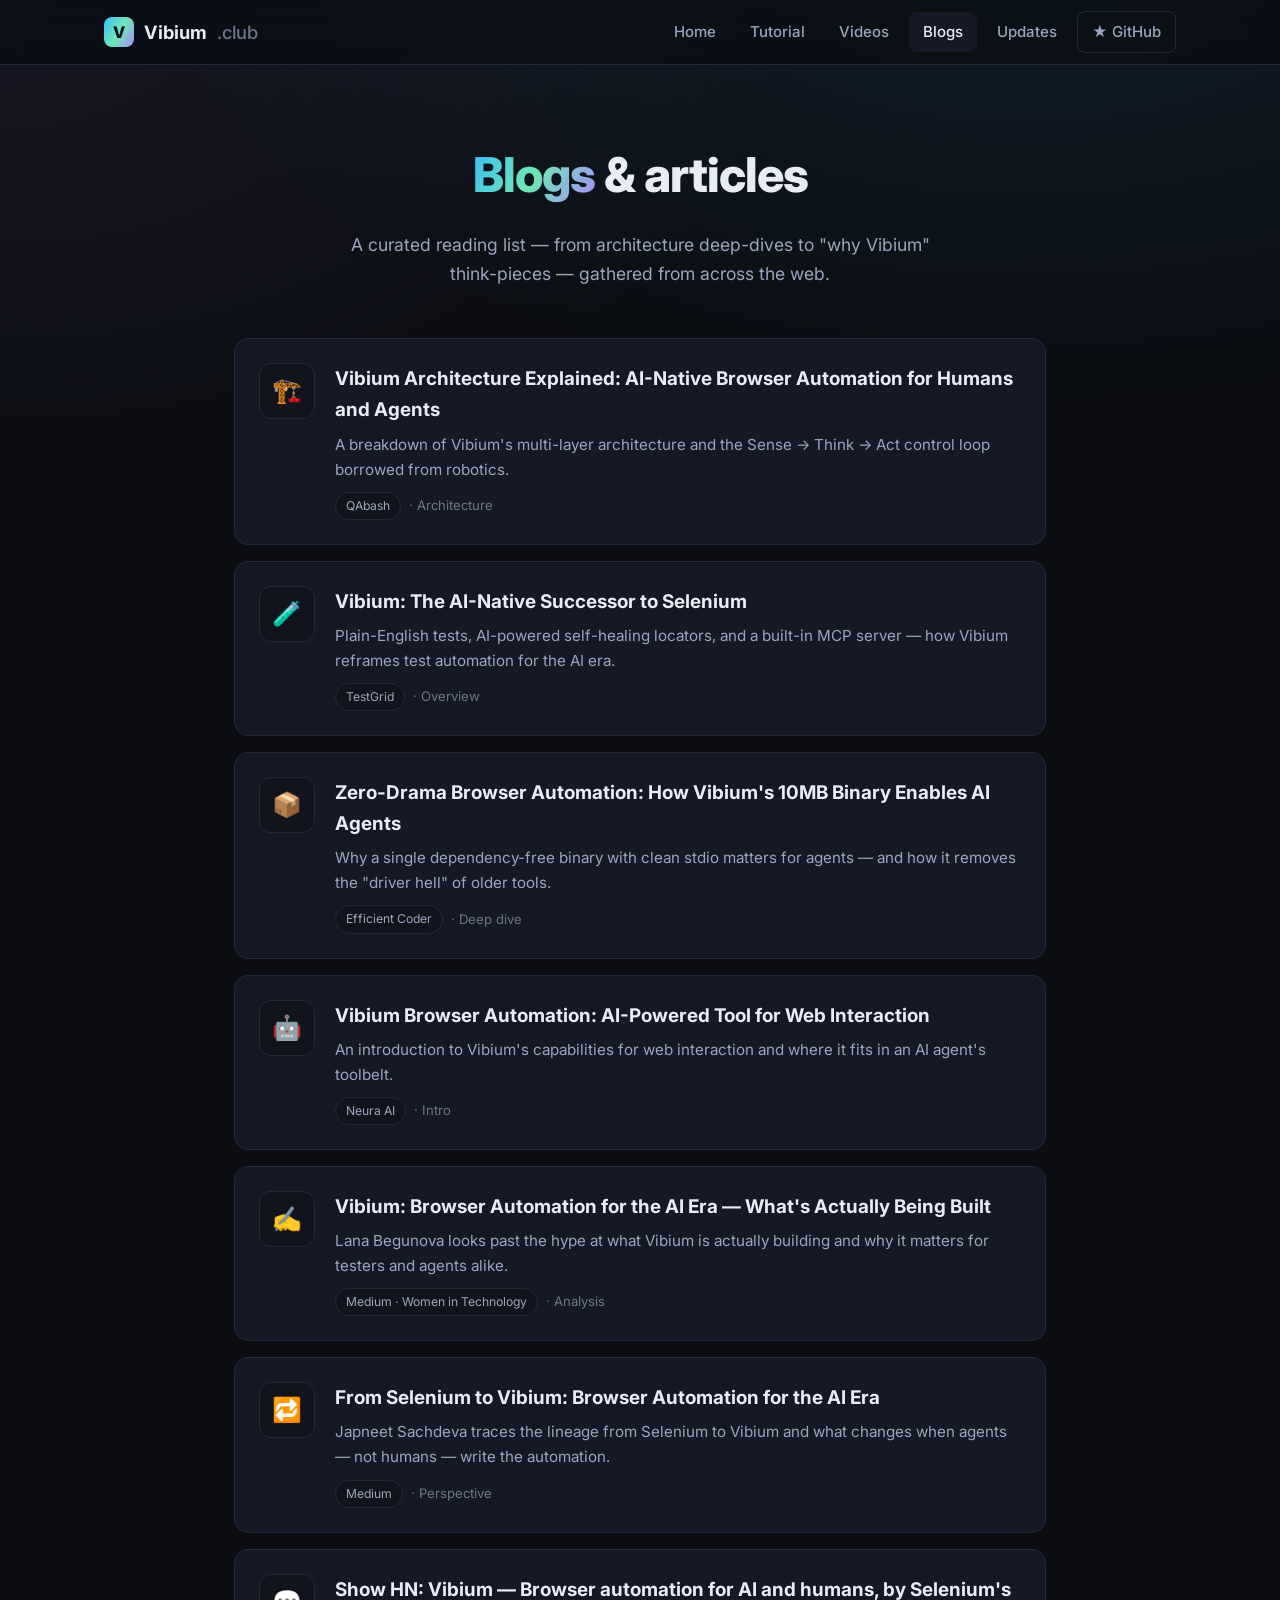
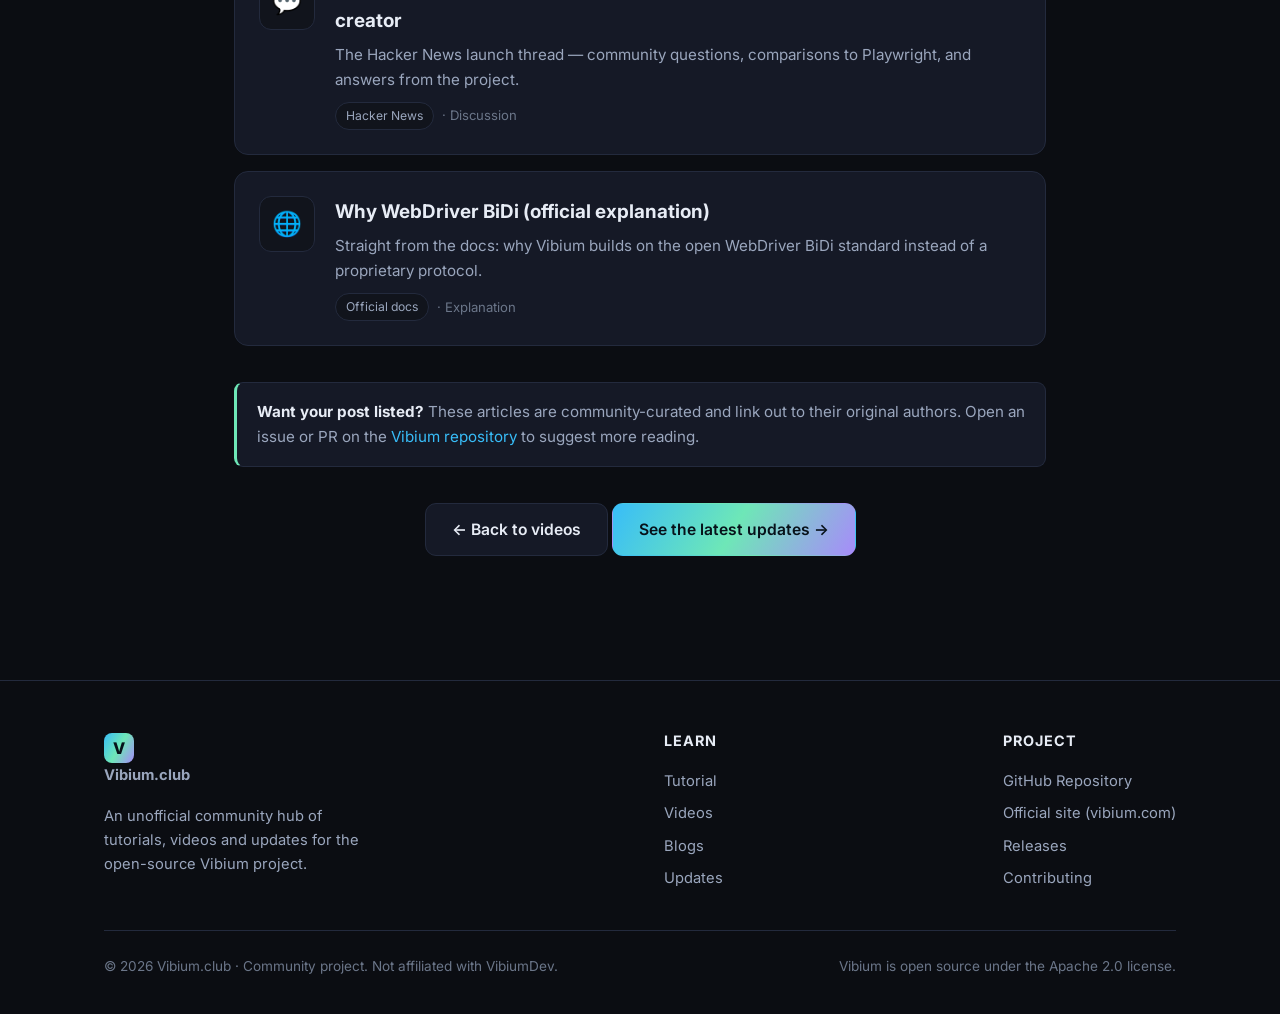
==== blog.html @ 25ce12dd "Add Vibium static site: tutorial, videos, blogs, updates Community hub for Vibium (the verification " ====
<!DOCTYPE html>
<html lang="en">
<head>
  <meta charset="UTF-8" />
  <meta name="viewport" content="width=device-width, initial-scale=1.0" />
  <title>Blogs & Articles — Reading on Vibium | Vibium.club</title>
  <meta name="description" content="A curated reading list on Vibium: architecture deep-dives, the AI-native successor to Selenium, and how a 10MB binary enables browser automation for AI agents." />
  <link rel="preconnect" href="https://fonts.googleapis.com" />
  <link rel="preconnect" href="https://fonts.gstatic.com" crossorigin />
  <link href="https://fonts.googleapis.com/css2?family=Inter:wght@400;500;600;700;800&family=JetBrains+Mono:wght@400;500&display=swap" rel="stylesheet" />
  <link rel="stylesheet" href="assets/styles.css" />
  <link rel="icon" href="data:image/svg+xml,%3Csvg xmlns='http://www.w3.org/2000/svg' viewBox='0 0 100 100'%3E%3Crect width='100' height='100' rx='22' fill='%236ee7b7'/%3E%3Ctext x='50' y='70' font-size='62' text-anchor='middle' font-family='sans-serif' font-weight='800' fill='%23071219'%3EV%3C/text%3E%3C/svg%3E" />
</head>
<body>
  <nav class="nav">
    <div class="nav-inner">
      <a class="brand" href="index.html"><span class="logo">V</span> Vibium<span style="color:var(--text-faint);font-weight:500">.club</span></a>
      <button class="nav-toggle" data-nav-toggle aria-label="Toggle navigation">☰</button>
      <div class="nav-links">
        <a href="index.html">Home</a>
        <a href="tutorial.html">Tutorial</a>
        <a href="videos.html">Videos</a>
        <a href="blog.html">Blogs</a>
        <a href="updates.html">Updates</a>
        <a class="gh" href="https://github.com/VibiumDev/vibium" target="_blank" rel="noopener">★ GitHub</a>
      </div>
    </div>
  </nav>

  <header class="page-head">
    <div class="container">
      <h1><span class="gradient-text">Blogs</span> &amp; articles</h1>
      <p>A curated reading list — from architecture deep-dives to "why Vibium" think-pieces — gathered from across the web.</p>
    </div>
  </header>

  <section class="block" style="padding-top:20px">
    <div class="container" style="max-width:860px">
      <div class="grid" style="gap:16px">

        <div class="blog-item">
          <div class="blog-thumb">🏗️</div>
          <div class="blog-body">
            <h3><a href="https://www.qabash.com/vibium-ai-native-browser-automation-architecture/" target="_blank" rel="noopener">Vibium Architecture Explained: AI-Native Browser Automation for Humans and Agents</a></h3>
            <p>A breakdown of Vibium's multi-layer architecture and the Sense → Think → Act control loop borrowed from robotics.</p>
            <div class="blog-source"><span class="pill">QAbash</span> · Architecture</div>
          </div>
        </div>

        <div class="blog-item">
          <div class="blog-thumb">🧪</div>
          <div class="blog-body">
            <h3><a href="https://testgrid.io/blog/vibium-test-automation/" target="_blank" rel="noopener">Vibium: The AI-Native Successor to Selenium</a></h3>
            <p>Plain-English tests, AI-powered self-healing locators, and a built-in MCP server — how Vibium reframes test automation for the AI era.</p>
            <div class="blog-source"><span class="pill">TestGrid</span> · Overview</div>
          </div>
        </div>

        <div class="blog-item">
          <div class="blog-thumb">📦</div>
          <div class="blog-body">
            <h3><a href="https://www.xugj520.cn/en/archives/vibium-browser-automation-ai-agents.html" target="_blank" rel="noopener">Zero-Drama Browser Automation: How Vibium's 10MB Binary Enables AI Agents</a></h3>
            <p>Why a single dependency-free binary with clean stdio matters for agents — and how it removes the "driver hell" of older tools.</p>
            <div class="blog-source"><span class="pill">Efficient Coder</span> · Deep dive</div>
          </div>
        </div>

        <div class="blog-item">
          <div class="blog-thumb">🤖</div>
          <div class="blog-body">
            <h3><a href="https://blog.meetneura.ai/vibium-browser-automation/" target="_blank" rel="noopener">Vibium Browser Automation: AI-Powered Tool for Web Interaction</a></h3>
            <p>An introduction to Vibium's capabilities for web interaction and where it fits in an AI agent's toolbelt.</p>
            <div class="blog-source"><span class="pill">Neura AI</span> · Intro</div>
          </div>
        </div>

        <div class="blog-item">
          <div class="blog-thumb">✍️</div>
          <div class="blog-body">
            <h3><a href="https://medium.com/womenintechnology/vibium-browser-automation-for-the-ai-era-whats-actually-being-built-53aa61aae948" target="_blank" rel="noopener">Vibium: Browser Automation for the AI Era — What's Actually Being Built</a></h3>
            <p>Lana Begunova looks past the hype at what Vibium is actually building and why it matters for testers and agents alike.</p>
            <div class="blog-source"><span class="pill">Medium · Women in Technology</span> · Analysis</div>
          </div>
        </div>

        <div class="blog-item">
          <div class="blog-thumb">🔁</div>
          <div class="blog-body">
            <h3><a href="https://japneetsachdeva.medium.com/from-selenium-to-vibium-browser-automation-for-the-ai-era-3945a4e0dfe9" target="_blank" rel="noopener">From Selenium to Vibium: Browser Automation for the AI Era</a></h3>
            <p>Japneet Sachdeva traces the lineage from Selenium to Vibium and what changes when agents — not humans — write the automation.</p>
            <div class="blog-source"><span class="pill">Medium</span> · Perspective</div>
          </div>
        </div>

        <div class="blog-item">
          <div class="blog-thumb">💬</div>
          <div class="blog-body">
            <h3><a href="https://news.ycombinator.com/item?id=46377597" target="_blank" rel="noopener">Show HN: Vibium — Browser automation for AI and humans, by Selenium's creator</a></h3>
            <p>The Hacker News launch thread — community questions, comparisons to Playwright, and answers from the project.</p>
            <div class="blog-source"><span class="pill">Hacker News</span> · Discussion</div>
          </div>
        </div>

        <div class="blog-item">
          <div class="blog-thumb">🌐</div>
          <div class="blog-body">
            <h3><a href="https://github.com/VibiumDev/vibium/blob/main/docs/explanation/webdriver-bidi.md" target="_blank" rel="noopener">Why WebDriver BiDi (official explanation)</a></h3>
            <p>Straight from the docs: why Vibium builds on the open WebDriver BiDi standard instead of a proprietary protocol.</p>
            <div class="blog-source"><span class="pill">Official docs</span> · Explanation</div>
          </div>
        </div>

      </div>

      <div class="callout" style="margin-top:36px">
        <strong>Want your post listed?</strong> These articles are community-curated and link out to their original authors. Open an issue or PR on the
        <a href="https://github.com/VibiumDev/vibium" target="_blank" rel="noopener">Vibium repository</a> to suggest more reading.
      </div>

      <div style="text-align:center;margin-top:36px">
        <a class="btn btn-ghost" href="videos.html">← Back to videos</a>
        <a class="btn btn-primary" href="updates.html">See the latest updates →</a>
      </div>
    </div>
  </section>

  <footer>
    <div class="container">
      <div class="footer-grid">
        <div class="footer-col" style="max-width:280px">
          <a class="brand" href="index.html" style="margin-bottom:12px"><span class="logo">V</span> Vibium.club</a>
          <p style="color:var(--text-dim);font-size:.92rem">An unofficial community hub of tutorials, videos and updates for the open-source Vibium project.</p>
        </div>
        <div class="footer-col">
          <h4>Learn</h4>
          <a href="tutorial.html">Tutorial</a>
          <a href="videos.html">Videos</a>
          <a href="blog.html">Blogs</a>
          <a href="updates.html">Updates</a>
        </div>
        <div class="footer-col">
          <h4>Project</h4>
          <a href="https://github.com/VibiumDev/vibium" target="_blank" rel="noopener">GitHub Repository</a>
          <a href="https://vibium.com/" target="_blank" rel="noopener">Official site (vibium.com)</a>
          <a href="https://github.com/VibiumDev/vibium/releases" target="_blank" rel="noopener">Releases</a>
          <a href="https://github.com/VibiumDev/vibium/blob/main/CONTRIBUTING.md" target="_blank" rel="noopener">Contributing</a>
        </div>
      </div>
      <div class="footer-bottom">
        <span>© <span id="year">2026</span> Vibium.club · Community project. Not affiliated with VibiumDev.</span>
        <span>Vibium is open source under the Apache 2.0 license.</span>
      </div>
    </div>
  </footer>

  <script src="assets/main.js"></script>
</body>
</html>
---- assets/styles.css ----
/* ===========================================================
   Vibium.club — Tutorials, Videos & Updates
   Static site stylesheet
   =========================================================== */

:root {
  --bg: #0b0d12;
  --bg-soft: #11141c;
  --bg-card: #151926;
  --bg-card-hover: #1b2032;
  --border: #232a3d;
  --text: #e7ecf5;
  --text-dim: #9aa6bd;
  --text-faint: #6b7689;
  --accent: #6ee7b7;
  --accent-2: #38bdf8;
  --accent-3: #a78bfa;
  --gradient: linear-gradient(120deg, #38bdf8 0%, #6ee7b7 50%, #a78bfa 100%);
  --code-bg: #0d1019;
  --radius: 14px;
  --radius-sm: 9px;
  --maxw: 1120px;
  --shadow: 0 10px 40px -12px rgba(0, 0, 0, 0.6);
  --font: "Inter", -apple-system, BlinkMacSystemFont, "Segoe UI", Roboto, sans-serif;
  --mono: "JetBrains Mono", "SF Mono", "Fira Code", ui-monospace, Menlo, monospace;
}

* { box-sizing: border-box; margin: 0; padding: 0; }

html { scroll-behavior: smooth; scroll-padding-top: 90px; }

body {
  font-family: var(--font);
  background: var(--bg);
  color: var(--text);
  line-height: 1.65;
  -webkit-font-smoothing: antialiased;
  background-image:
    radial-gradient(900px 500px at 80% -10%, rgba(56, 189, 248, 0.10), transparent),
    radial-gradient(800px 500px at 0% 0%, rgba(167, 139, 250, 0.08), transparent);
  background-attachment: fixed;
}

a { color: var(--accent-2); text-decoration: none; transition: color .15s ease; }
a:hover { color: var(--accent); }

img { max-width: 100%; display: block; }

.container { width: 100%; max-width: var(--maxw); margin: 0 auto; padding: 0 24px; }

.gradient-text {
  background: var(--gradient);
  -webkit-background-clip: text;
  background-clip: text;
  -webkit-text-fill-color: transparent;
}

/* ---------- Navbar ---------- */
.nav {
  position: sticky; top: 0; z-index: 50;
  backdrop-filter: blur(12px);
  background: rgba(11, 13, 18, 0.72);
  border-bottom: 1px solid var(--border);
}
.nav-inner {
  display: flex; align-items: center; justify-content: space-between;
  height: 64px; max-width: var(--maxw); margin: 0 auto; padding: 0 24px;
}
.brand { display: flex; align-items: center; gap: 10px; font-weight: 700; font-size: 1.15rem; color: var(--text); }
.brand:hover { color: var(--text); }
.brand .logo {
  width: 30px; height: 30px; border-radius: 8px;
  background: var(--gradient);
  display: grid; place-items: center; font-weight: 800; color: #07121a; font-size: 1rem;
}
.nav-links { display: flex; align-items: center; gap: 6px; }
.nav-links a {
  color: var(--text-dim); padding: 8px 14px; border-radius: 8px; font-size: .94rem; font-weight: 500;
}
.nav-links a:hover { color: var(--text); background: var(--bg-card); }
.nav-links a.active { color: var(--text); background: var(--bg-card); }
.nav-links .gh {
  border: 1px solid var(--border); display: inline-flex; align-items: center; gap: 7px;
}
.nav-toggle { display: none; background: none; border: 0; color: var(--text); font-size: 1.5rem; cursor: pointer; }

/* ---------- Hero ---------- */
.hero { padding: 96px 0 72px; text-align: center; }
.badge {
  display: inline-flex; align-items: center; gap: 8px;
  padding: 6px 14px; border: 1px solid var(--border); border-radius: 999px;
  background: var(--bg-card); color: var(--text-dim); font-size: .82rem; margin-bottom: 26px;
}
.badge .dot { width: 7px; height: 7px; border-radius: 50%; background: var(--accent); box-shadow: 0 0 10px var(--accent); }
.hero h1 { font-size: clamp(2.4rem, 6vw, 4rem); line-height: 1.08; font-weight: 800; letter-spacing: -1.5px; margin-bottom: 22px; }
.hero p.lead { font-size: clamp(1.05rem, 2.4vw, 1.3rem); color: var(--text-dim); max-width: 680px; margin: 0 auto 36px; }
.cta-row { display: flex; gap: 14px; justify-content: center; flex-wrap: wrap; }

.btn {
  display: inline-flex; align-items: center; gap: 9px;
  padding: 13px 26px; border-radius: 11px; font-weight: 600; font-size: .98rem;
  border: 1px solid transparent; cursor: pointer; transition: transform .12s ease, box-shadow .15s ease, background .15s ease;
}
.btn-primary { background: var(--gradient); color: #07121a; }
.btn-primary:hover { color: #07121a; transform: translateY(-2px); box-shadow: 0 12px 30px -10px rgba(110, 231, 183, 0.5); }
.btn-ghost { background: var(--bg-card); border-color: var(--border); color: var(--text); }
.btn-ghost:hover { color: var(--text); background: var(--bg-card-hover); transform: translateY(-2px); }

/* ---------- Section ---------- */
section.block { padding: 64px 0; }
.section-head { text-align: center; max-width: 640px; margin: 0 auto 48px; }
.section-head .eyebrow { color: var(--accent); font-weight: 600; font-size: .82rem; letter-spacing: 1.5px; text-transform: uppercase; }
.section-head h2 { font-size: clamp(1.8rem, 4vw, 2.5rem); font-weight: 800; letter-spacing: -1px; margin: 10px 0 14px; }
.section-head p { color: var(--text-dim); font-size: 1.05rem; }

/* ---------- Cards / grid ---------- */
.grid { display: grid; gap: 20px; }
.grid-3 { grid-template-columns: repeat(3, 1fr); }
.grid-2 { grid-template-columns: repeat(2, 1fr); }

.card {
  background: var(--bg-card); border: 1px solid var(--border); border-radius: var(--radius);
  padding: 26px; transition: transform .15s ease, border-color .15s ease, background .15s ease;
}
.card:hover { transform: translateY(-4px); border-color: #2f3a55; background: var(--bg-card-hover); }
.card .icon { font-size: 1.6rem; margin-bottom: 14px; display: block; }
.card h3 { font-size: 1.18rem; margin-bottom: 8px; font-weight: 700; }
.card p { color: var(--text-dim); font-size: .96rem; }

/* ---------- Code blocks ---------- */
.code {
  background: var(--code-bg); border: 1px solid var(--border); border-radius: var(--radius-sm);
  padding: 18px 20px; overflow-x: auto; margin: 18px 0;
  position: relative;
}
.code pre { font-family: var(--mono); font-size: .9rem; color: #cdd6e6; line-height: 1.7; }
.code .cmt { color: var(--text-faint); }
.code .tok { color: var(--accent); }
.code .str { color: #f0a675; }
.code-label {
  font-family: var(--mono); font-size: .72rem; color: var(--text-faint);
  text-transform: uppercase; letter-spacing: 1px; margin-bottom: 4px; display: block;
}
.copy-btn {
  position: absolute; top: 10px; right: 10px;
  background: var(--bg-card); border: 1px solid var(--border); color: var(--text-dim);
  font-size: .72rem; padding: 5px 10px; border-radius: 6px; cursor: pointer; font-family: var(--font);
}
.copy-btn:hover { color: var(--text); border-color: #3a4763; }

/* ---------- Tabs ---------- */
.tabs { display: flex; gap: 6px; flex-wrap: wrap; margin-bottom: 4px; }
.tab {
  padding: 8px 16px; border-radius: 8px 8px 0 0; background: transparent; border: 1px solid transparent;
  color: var(--text-dim); cursor: pointer; font-family: var(--font); font-size: .92rem; font-weight: 500;
}
.tab.active { color: var(--text); background: var(--code-bg); border-color: var(--border); border-bottom-color: var(--code-bg); }
.tab-panel { display: none; }
.tab-panel.active { display: block; }

/* ---------- Page header (subpages) ---------- */
.page-head { padding: 70px 0 30px; text-align: center; }
.page-head h1 { font-size: clamp(2rem, 5vw, 3rem); font-weight: 800; letter-spacing: -1px; }
.page-head p { color: var(--text-dim); font-size: 1.1rem; max-width: 620px; margin: 16px auto 0; }

/* ---------- Steps ---------- */
.steps { display: grid; gap: 18px; counter-reset: step; }
.step {
  background: var(--bg-card); border: 1px solid var(--border); border-radius: var(--radius);
  padding: 24px 26px 24px 70px; position: relative;
}
.step::before {
  counter-increment: step; content: counter(step);
  position: absolute; left: 22px; top: 24px;
  width: 32px; height: 32px; border-radius: 9px; background: var(--gradient);
  color: #07121a; font-weight: 800; display: grid; place-items: center; font-size: 1rem;
}
.step h3 { font-size: 1.15rem; margin-bottom: 6px; }
.step p { color: var(--text-dim); font-size: .96rem; }

/* ---------- Video cards ---------- */
.video-card { background: var(--bg-card); border: 1px solid var(--border); border-radius: var(--radius); overflow: hidden; transition: transform .15s ease, border-color .15s ease; }
.video-card:hover { transform: translateY(-4px); border-color: #2f3a55; }
.video-embed { position: relative; padding-bottom: 56.25%; height: 0; background: #000; }
.video-embed iframe { position: absolute; inset: 0; width: 100%; height: 100%; border: 0; }
.video-meta { padding: 20px 22px; }
.video-meta h3 { font-size: 1.1rem; margin-bottom: 8px; }
.video-meta .vmeta { color: var(--text-faint); font-size: .85rem; display: flex; gap: 10px; align-items: center; }
.video-meta p { color: var(--text-dim); font-size: .93rem; margin-top: 10px; }

/* ---------- Blog list ---------- */
.blog-item {
  display: flex; gap: 20px; align-items: flex-start;
  background: var(--bg-card); border: 1px solid var(--border); border-radius: var(--radius);
  padding: 24px; transition: transform .15s ease, border-color .15s ease, background .15s ease;
}
.blog-item:hover { transform: translateY(-3px); border-color: #2f3a55; background: var(--bg-card-hover); }
.blog-thumb {
  flex-shrink: 0; width: 56px; height: 56px; border-radius: 12px; display: grid; place-items: center;
  font-size: 1.5rem; background: var(--bg-soft); border: 1px solid var(--border);
}
.blog-body { flex: 1; min-width: 0; }
.blog-body h3 { font-size: 1.18rem; margin-bottom: 6px; }
.blog-body h3 a { color: var(--text); }
.blog-body h3 a:hover { color: var(--accent); }
.blog-body p { color: var(--text-dim); font-size: .95rem; }
.blog-source { color: var(--text-faint); font-size: .82rem; margin-top: 10px; display: flex; gap: 8px; align-items: center; flex-wrap: wrap; }
.pill { padding: 3px 10px; border-radius: 999px; background: var(--bg-soft); border: 1px solid var(--border); font-size: .76rem; color: var(--text-dim); }

/* ---------- Updates / timeline ---------- */
.timeline { position: relative; padding-left: 28px; }
.timeline::before { content: ""; position: absolute; left: 7px; top: 6px; bottom: 6px; width: 2px; background: var(--border); }
.release { position: relative; margin-bottom: 30px; }
.release::before {
  content: ""; position: absolute; left: -26px; top: 6px; width: 14px; height: 14px; border-radius: 50%;
  background: var(--bg); border: 3px solid var(--accent); box-shadow: 0 0 10px rgba(110, 231, 183, .5);
}
.release .ver { font-family: var(--mono); font-weight: 700; font-size: 1.05rem; color: var(--text); }
.release .date { color: var(--text-faint); font-size: .85rem; margin-left: 10px; }
.release ul { margin: 12px 0 0 18px; color: var(--text-dim); }
.release ul li { margin-bottom: 6px; }

/* ---------- Callout ---------- */
.callout {
  border: 1px solid var(--border); border-left: 3px solid var(--accent);
  background: var(--bg-card); border-radius: var(--radius-sm); padding: 16px 20px; margin: 20px 0;
  color: var(--text-dim); font-size: .95rem;
}
.callout strong { color: var(--text); }

/* ---------- Stats ---------- */
.stats { display: flex; gap: 40px; justify-content: center; flex-wrap: wrap; margin-top: 44px; }
.stat { text-align: center; }
.stat .num { font-size: 2.1rem; font-weight: 800; }
.stat .lbl { color: var(--text-faint); font-size: .86rem; }

/* ---------- Footer ---------- */
footer {
  border-top: 1px solid var(--border); margin-top: 60px; padding: 48px 0 36px; color: var(--text-dim);
}
.footer-grid { display: flex; justify-content: space-between; gap: 40px; flex-wrap: wrap; }
.footer-grid h4 { color: var(--text); font-size: .9rem; margin-bottom: 12px; text-transform: uppercase; letter-spacing: 1px; }
.footer-col a { display: block; color: var(--text-dim); font-size: .92rem; padding: 4px 0; }
.footer-col a:hover { color: var(--accent); }
.footer-bottom { margin-top: 36px; padding-top: 24px; border-top: 1px solid var(--border); font-size: .85rem; color: var(--text-faint); display: flex; justify-content: space-between; flex-wrap: wrap; gap: 12px; }

/* ---------- Responsive ---------- */
@media (max-width: 860px) {
  .grid-3 { grid-template-columns: 1fr; }
  .grid-2 { grid-template-columns: 1fr; }
  .nav-links { display: none; position: absolute; top: 64px; left: 0; right: 0; flex-direction: column;
    background: var(--bg-soft); border-bottom: 1px solid var(--border); padding: 12px 16px; gap: 4px; }
  .nav-links.open { display: flex; }
  .nav-links a { padding: 12px 14px; }
  .nav-toggle { display: block; }
  .blog-item { flex-direction: column; }
}
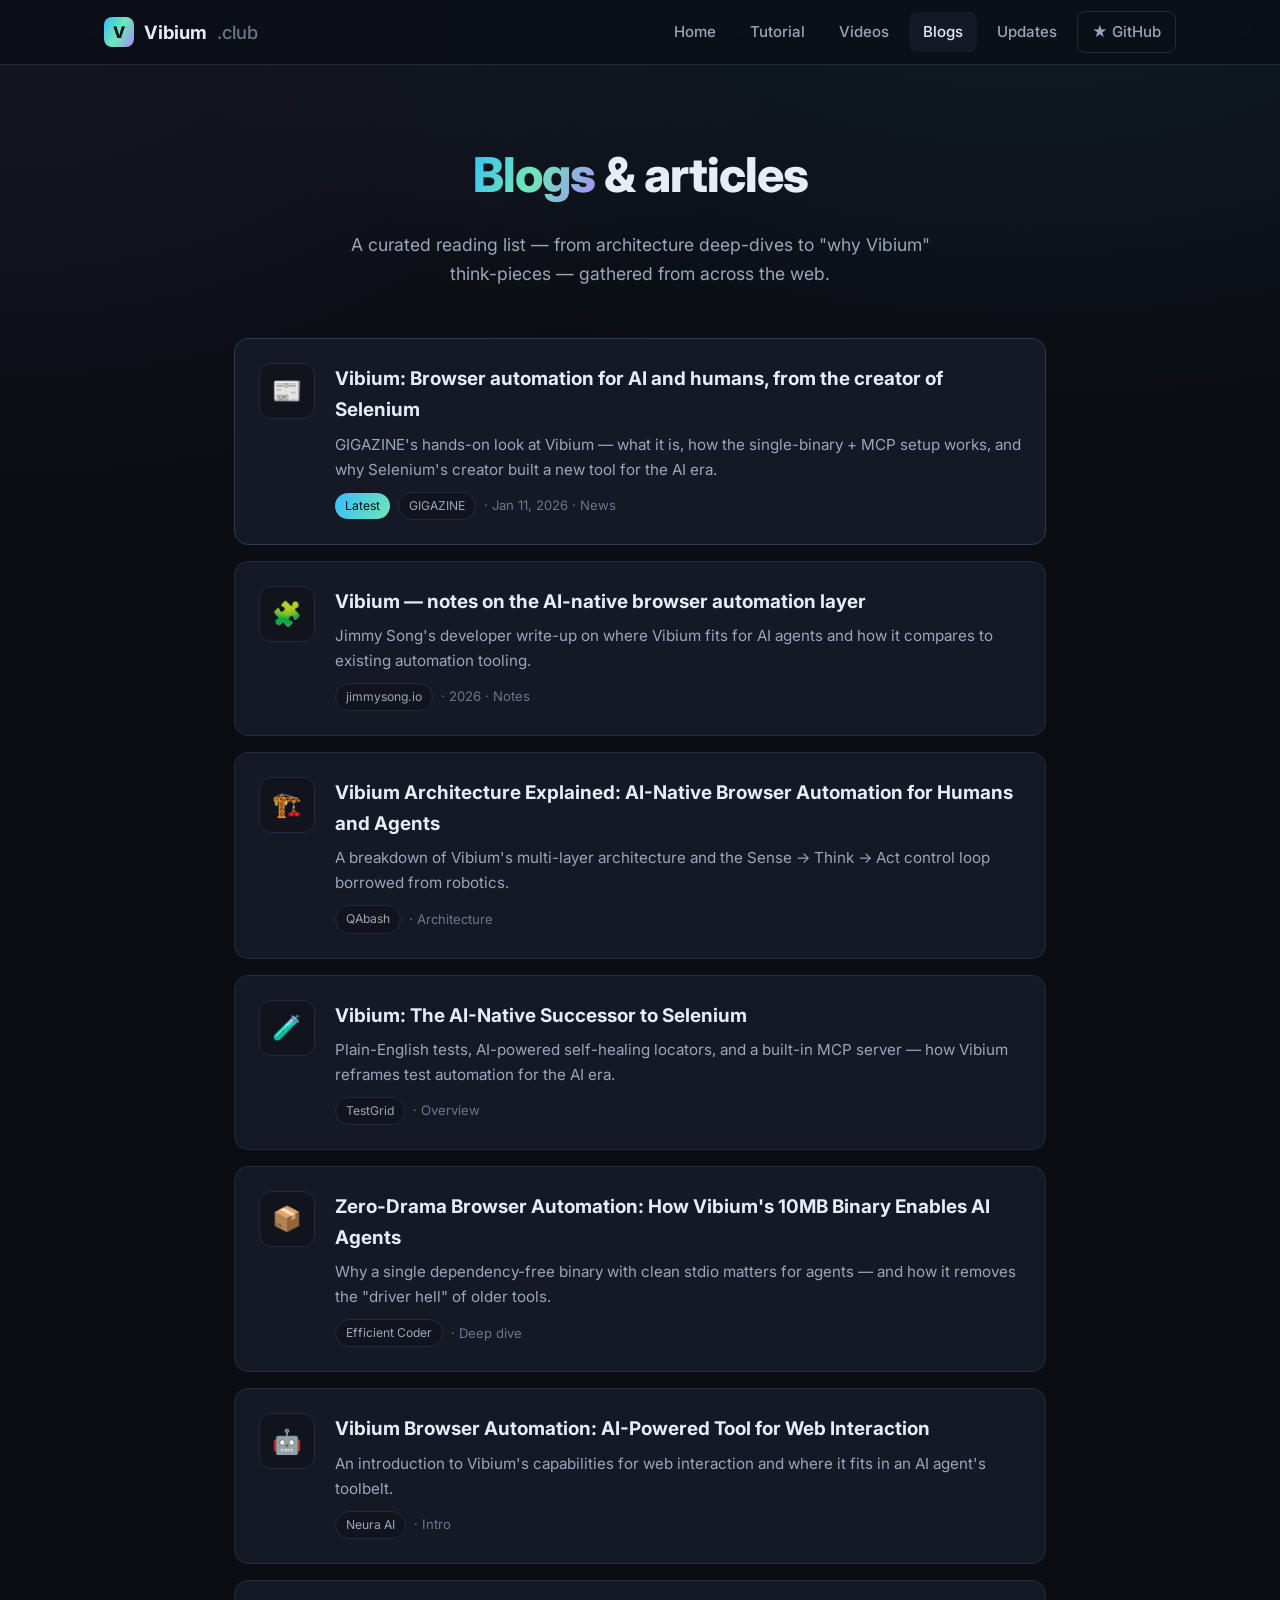
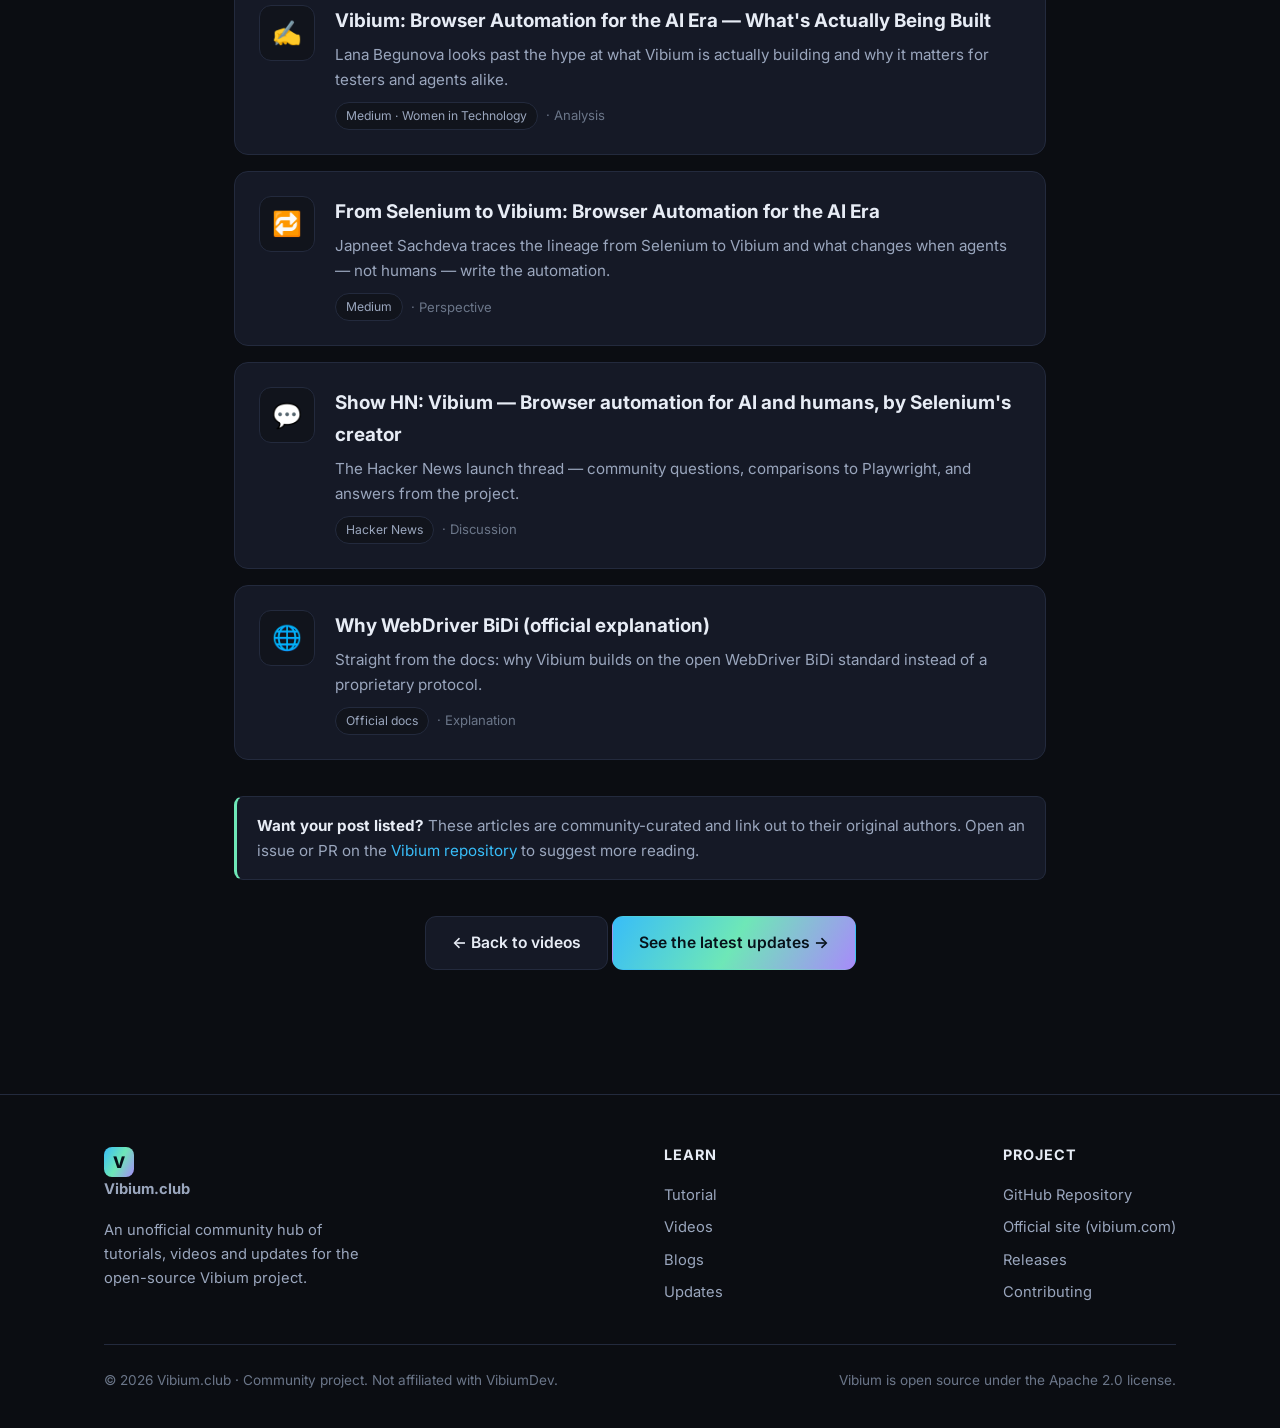
==== commit 29a0ca2b: "Add latest posts and accurate v26.5.31 release notes - Blogs: add GIGAZINE (Jan 2026) as featured 'L" ====
--- a/blog.html
+++ b/blog.html
@@ -37,6 +37,24 @@
   <section class="block" style="padding-top:20px">
     <div class="container" style="max-width:860px">
       <div class="grid" style="gap:16px">
+
+        <div class="blog-item" style="border-color:#2f3a55">
+          <div class="blog-thumb">📰</div>
+          <div class="blog-body">
+            <h3><a href="https://gigazine.net/gsc_news/en/20260111-vibium/" target="_blank" rel="noopener">Vibium: Browser automation for AI and humans, from the creator of Selenium</a></h3>
+            <p>GIGAZINE's hands-on look at Vibium — what it is, how the single-binary + MCP setup works, and why Selenium's creator built a new tool for the AI era.</p>
+            <div class="blog-source"><span class="pill" style="background:linear-gradient(120deg,#38bdf8,#6ee7b7);color:#07121a;border:0">Latest</span> <span class="pill">GIGAZINE</span> · Jan 11, 2026 · News</div>
+          </div>
+        </div>
+
+        <div class="blog-item">
+          <div class="blog-thumb">🧩</div>
+          <div class="blog-body">
+            <h3><a href="https://jimmysong.io/ai/vibium/" target="_blank" rel="noopener">Vibium — notes on the AI-native browser automation layer</a></h3>
+            <p>Jimmy Song's developer write-up on where Vibium fits for AI agents and how it compares to existing automation tooling.</p>
+            <div class="blog-source"><span class="pill">jimmysong.io</span> · 2026 · Notes</div>
+          </div>
+        </div>
 
         <div class="blog-item">
           <div class="blog-thumb">🏗️</div>
--- a/assets/styles.css
+++ b/assets/styles.css
@@ -127,6 +127,19 @@
 .card h3 { font-size: 1.18rem; margin-bottom: 8px; font-weight: 700; }
 .card p { color: var(--text-dim); font-size: .96rem; }
 
+/* ---------- Maintainer ---------- */
+.maintainer-card { display: flex; gap: 24px; align-items: center; max-width: 680px; margin: 0 auto; text-align: left; }
+.maintainer-card .avatar { width: 96px; height: 96px; border-radius: 50%; flex-shrink: 0; border: 2px solid var(--border); object-fit: cover; background: var(--bg-soft); }
+.maintainer-card h3 { font-size: 1.3rem; margin-bottom: 2px; }
+.maintainer-card .role { color: var(--accent); font-size: .92rem; font-weight: 600; margin-bottom: 10px; }
+.maintainer-card p { color: var(--text-dim); font-size: .96rem; }
+.maintainer-links { display: flex; gap: 14px; flex-wrap: wrap; margin-top: 14px; }
+.maintainer-links a { font-size: .9rem; font-weight: 600; }
+@media (max-width: 560px) {
+  .maintainer-card { flex-direction: column; text-align: center; }
+  .maintainer-links { justify-content: center; }
+}
+
 /* ---------- Code blocks ---------- */
 .code {
   background: var(--code-bg); border: 1px solid var(--border); border-radius: var(--radius-sm);
